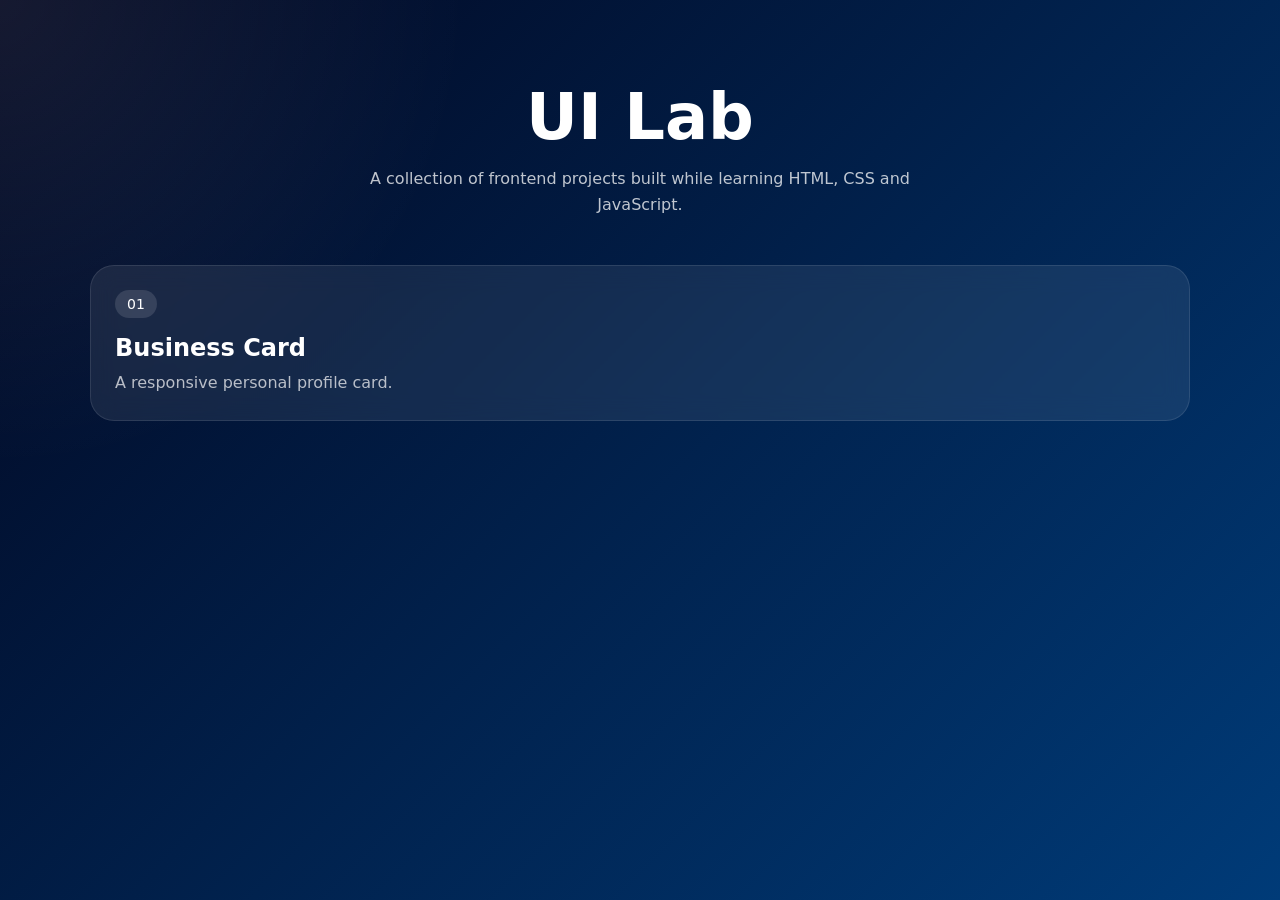
==== index.html @ 85ac44b0 "updated business card profile" ====
<!doctype html>
<html lang="en">
  <head>
    <meta charset="UTF-8" />
    <meta name="viewport" content="width=device-width, initial-scale=1.0" />
    <title>UI Lab</title>
    <link rel="stylesheet" href="style.css" />
  </head>
  <body>
    <main class="container">
      <header>
        <h1>UI Lab</h1>
        <p>
          A collection of frontend projects built while learning HTML, CSS and
          JavaScript.
        </p>
      </header>

      <section class="projects">
        <a
          href="./01-html-css-fundamentals/01-business-card/"
          class="project-card"
        >
          <span class="project-number">01</span>
          <h2>Business Card</h2>
          <p>A responsive personal profile card.</p>
        </a>
      </section>
    </main>
  </body>
</html>
---- style.css ----
* {
  margin: 0;
  padding: 0;
  box-sizing: border-box;
}

body {
  min-height: 100vh;
  font-family: system-ui, sans-serif;

  background:
    radial-gradient(
      circle at top left,
      rgba(255, 255, 255, 0.08),
      transparent 30%
    ),
    linear-gradient(135deg, #02061f, #003b78);

  color: white;
}

.container {
  width: min(1100px, calc(100% - 32px));
  margin-inline: auto;
  padding-block: 80px;
}

header {
  text-align: center;
  margin-bottom: 48px;
}

header h1 {
  font-size: clamp(2.5rem, 6vw, 4rem);
  margin-bottom: 12px;
}

header p {
  max-width: 60ch;
  margin-inline: auto;
  color: rgba(255, 255, 255, 0.75);
  line-height: 1.6;
}

.projects {
  display: grid;
  grid-template-columns: repeat(auto-fit, minmax(280px, 1fr));
  gap: 24px;
}

.project-card {
  background: rgba(255, 255, 255, 0.08);
  backdrop-filter: blur(12px);

  border: 1px solid rgba(255, 255, 255, 0.1);
  border-radius: 24px;

  padding: 24px;
  text-decoration: none;
  color: white;

  transition:
    transform 0.25s ease,
    border-color 0.25s ease;
}

.project-card:hover {
  transform: translateY(-6px);
  border-color: rgba(255, 255, 255, 0.3);
}

.project-number {
  display: inline-block;

  padding: 6px 12px;
  border-radius: 999px;

  background: rgba(255, 255, 255, 0.12);

  font-size: 14px;
  margin-bottom: 16px;
}

.project-card h2 {
  margin-bottom: 8px;
}

.project-card p {
  color: rgba(255, 255, 255, 0.7);
  line-height: 1.6;
}
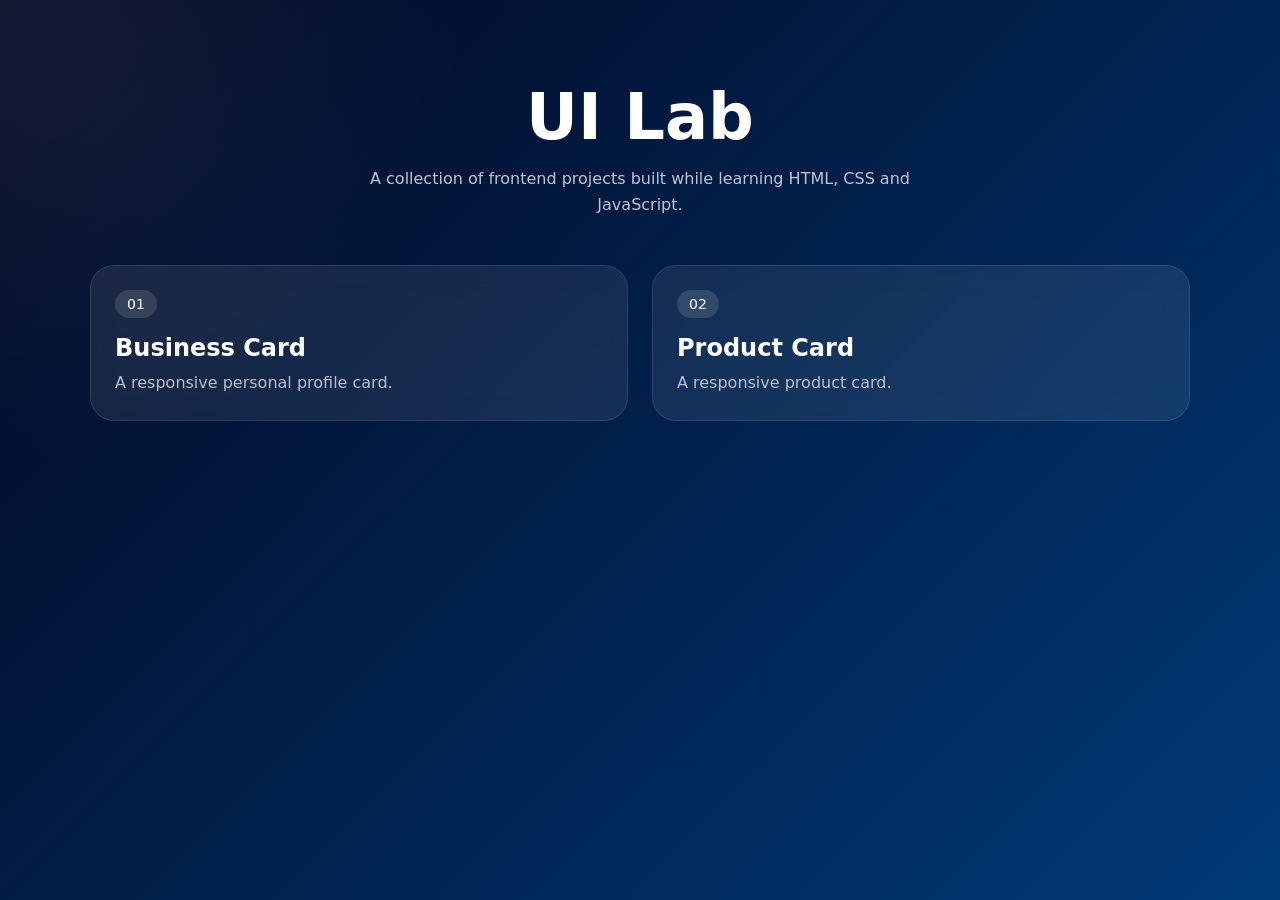
==== commit 4d7b1ca2: "02 - product card" ====
--- a/index.html
+++ b/index.html
@@ -25,6 +25,14 @@
           <h2>Business Card</h2>
           <p>A responsive personal profile card.</p>
         </a>
+        <a
+          href="./01-html-css-fundamentals/02-product-card/"
+          class="project-card"
+        >
+          <span class="project-number">02</span>
+          <h2>Product Card</h2>
+          <p>A responsive product card.</p>
+        </a>
       </section>
     </main>
   </body>
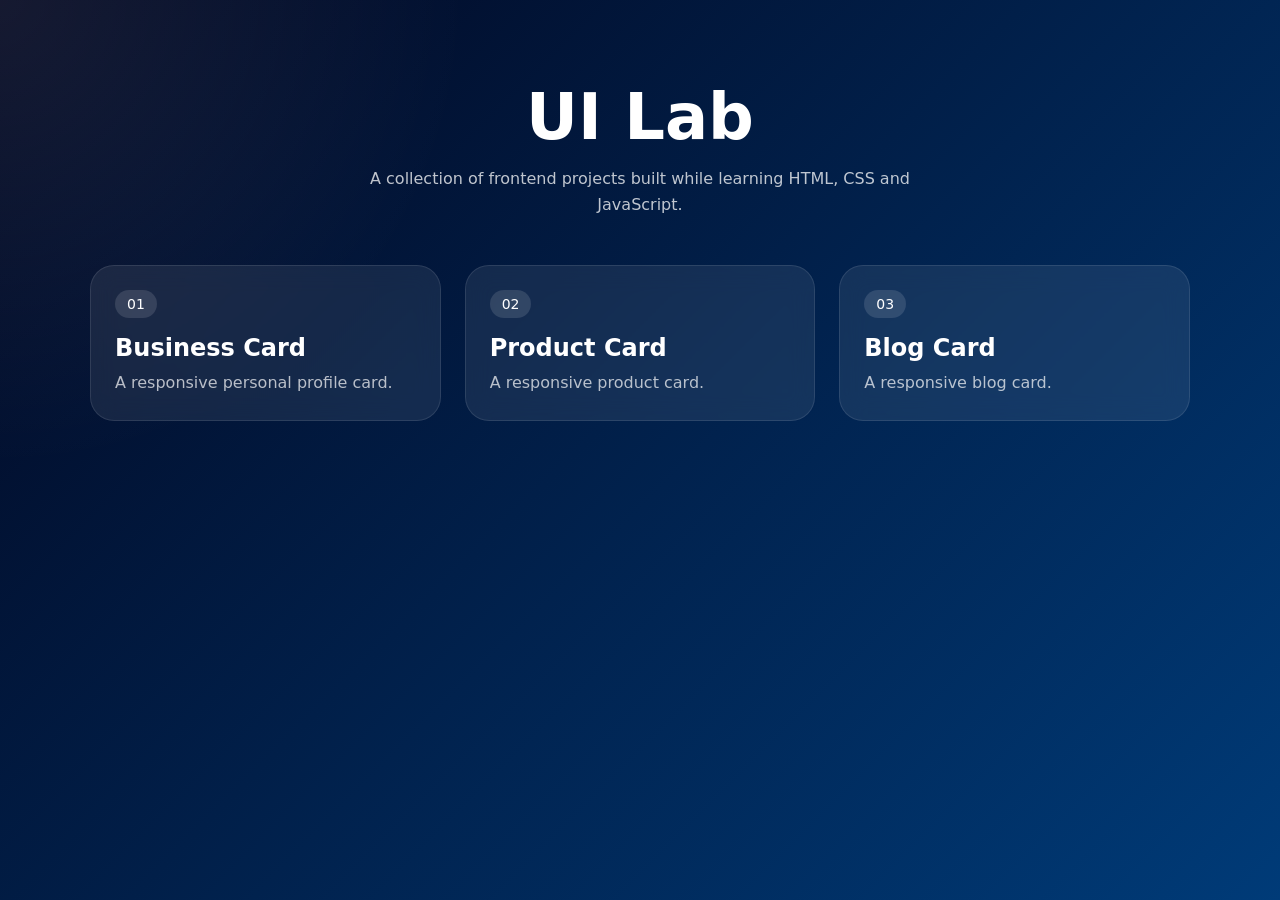
==== commit adc81ef3: "blog cards page" ====
--- a/index.html
+++ b/index.html
@@ -17,21 +17,20 @@
       </header>
 
       <section class="projects">
-        <a
-          href="./01-html-css-fundamentals/01-business-card/"
-          class="project-card"
-        >
+        <a href="./01-business-card" class="project-card">
           <span class="project-number">01</span>
           <h2>Business Card</h2>
           <p>A responsive personal profile card.</p>
         </a>
-        <a
-          href="./01-html-css-fundamentals/02-product-card/"
-          class="project-card"
-        >
+        <a href="./02-product-card" class="project-card">
           <span class="project-number">02</span>
           <h2>Product Card</h2>
           <p>A responsive product card.</p>
+        </a>
+        <a href="./03-blog-card" class="project-card">
+          <span class="project-number">03</span>
+          <h2>Blog Card</h2>
+          <p>A responsive blog card.</p>
         </a>
       </section>
     </main>
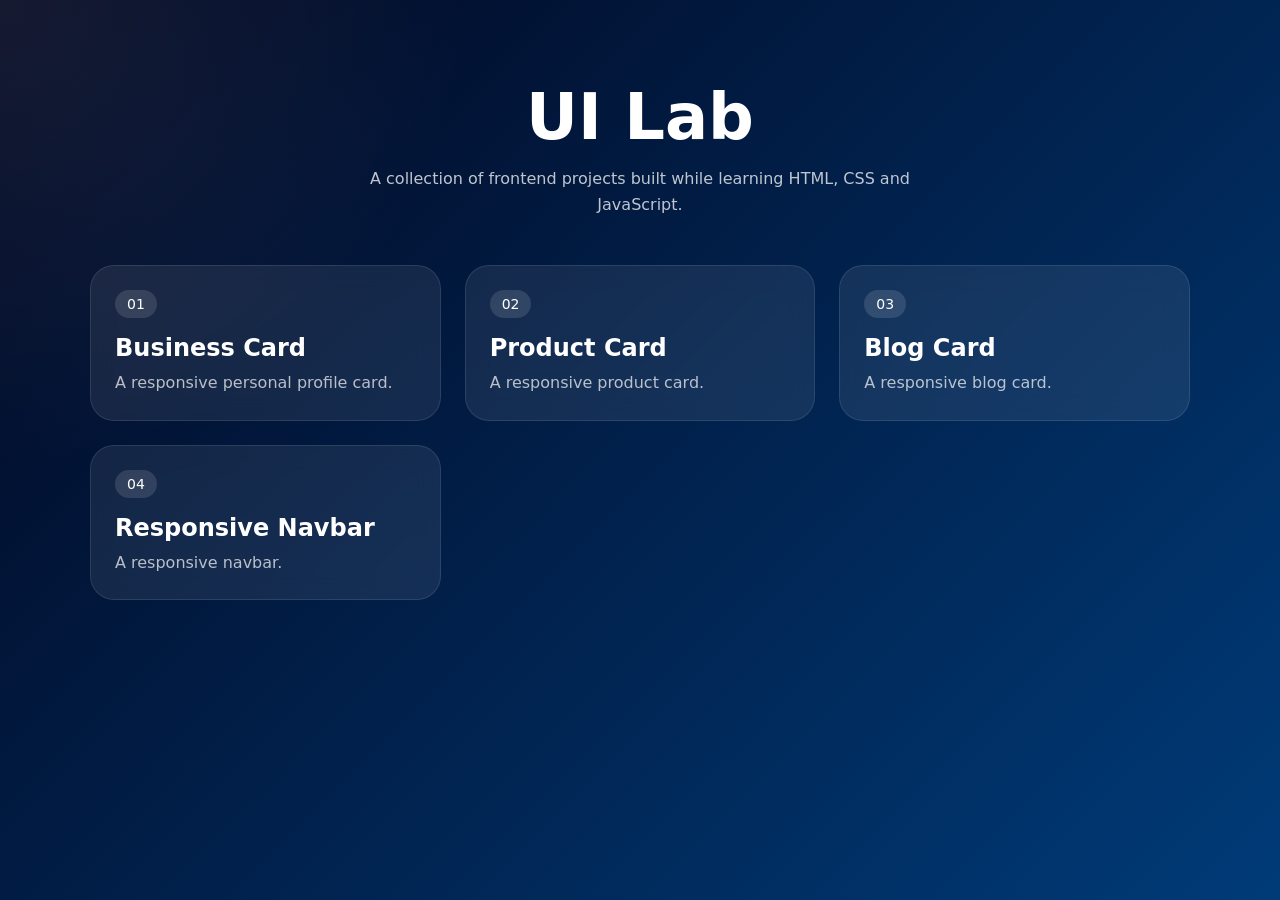
==== commit 5bdd2765: "challenge 4: responsive navbar" ====
--- a/index.html
+++ b/index.html
@@ -32,6 +32,11 @@
           <h2>Blog Card</h2>
           <p>A responsive blog card.</p>
         </a>
+        <a href="./04-responsive-navbar" class="project-card">
+          <span class="project-number">04</span>
+          <h2>Responsive Navbar</h2>
+          <p>A responsive navbar.</p>
+        </a>
       </section>
     </main>
   </body>
